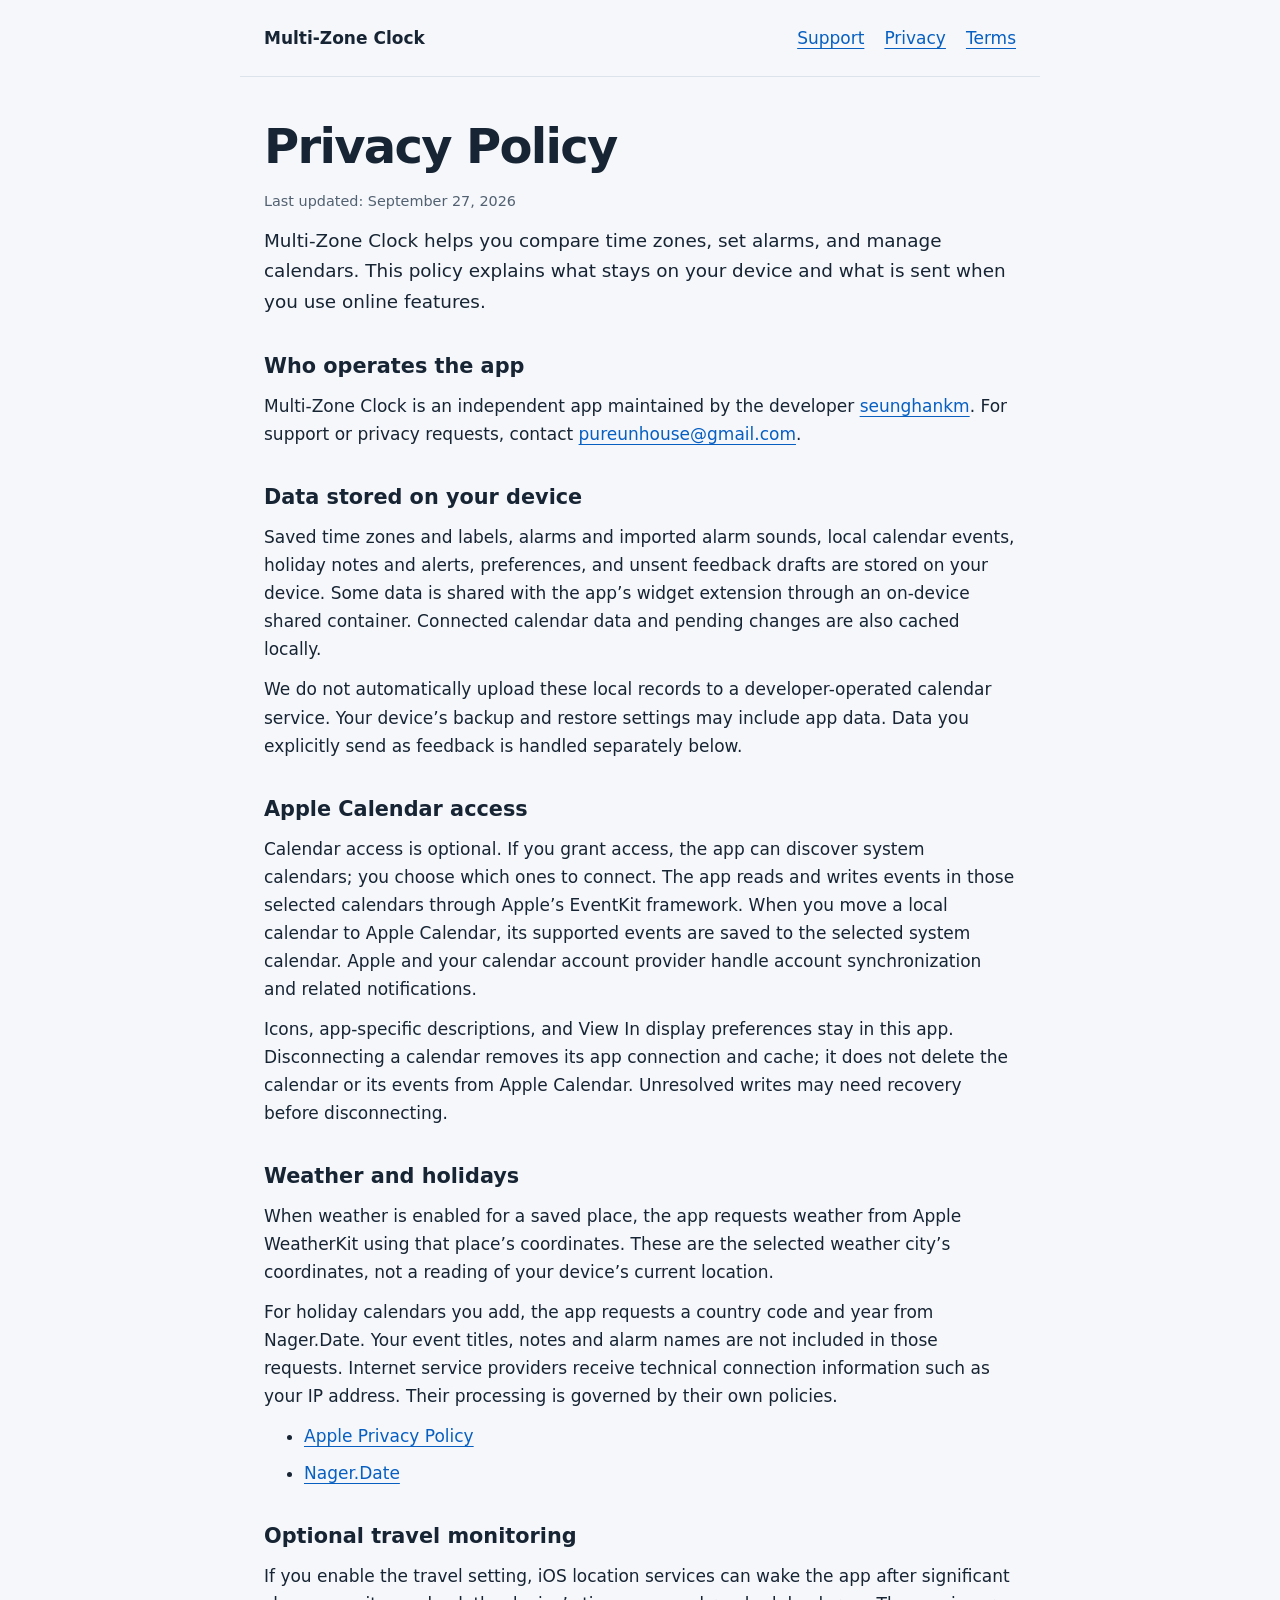
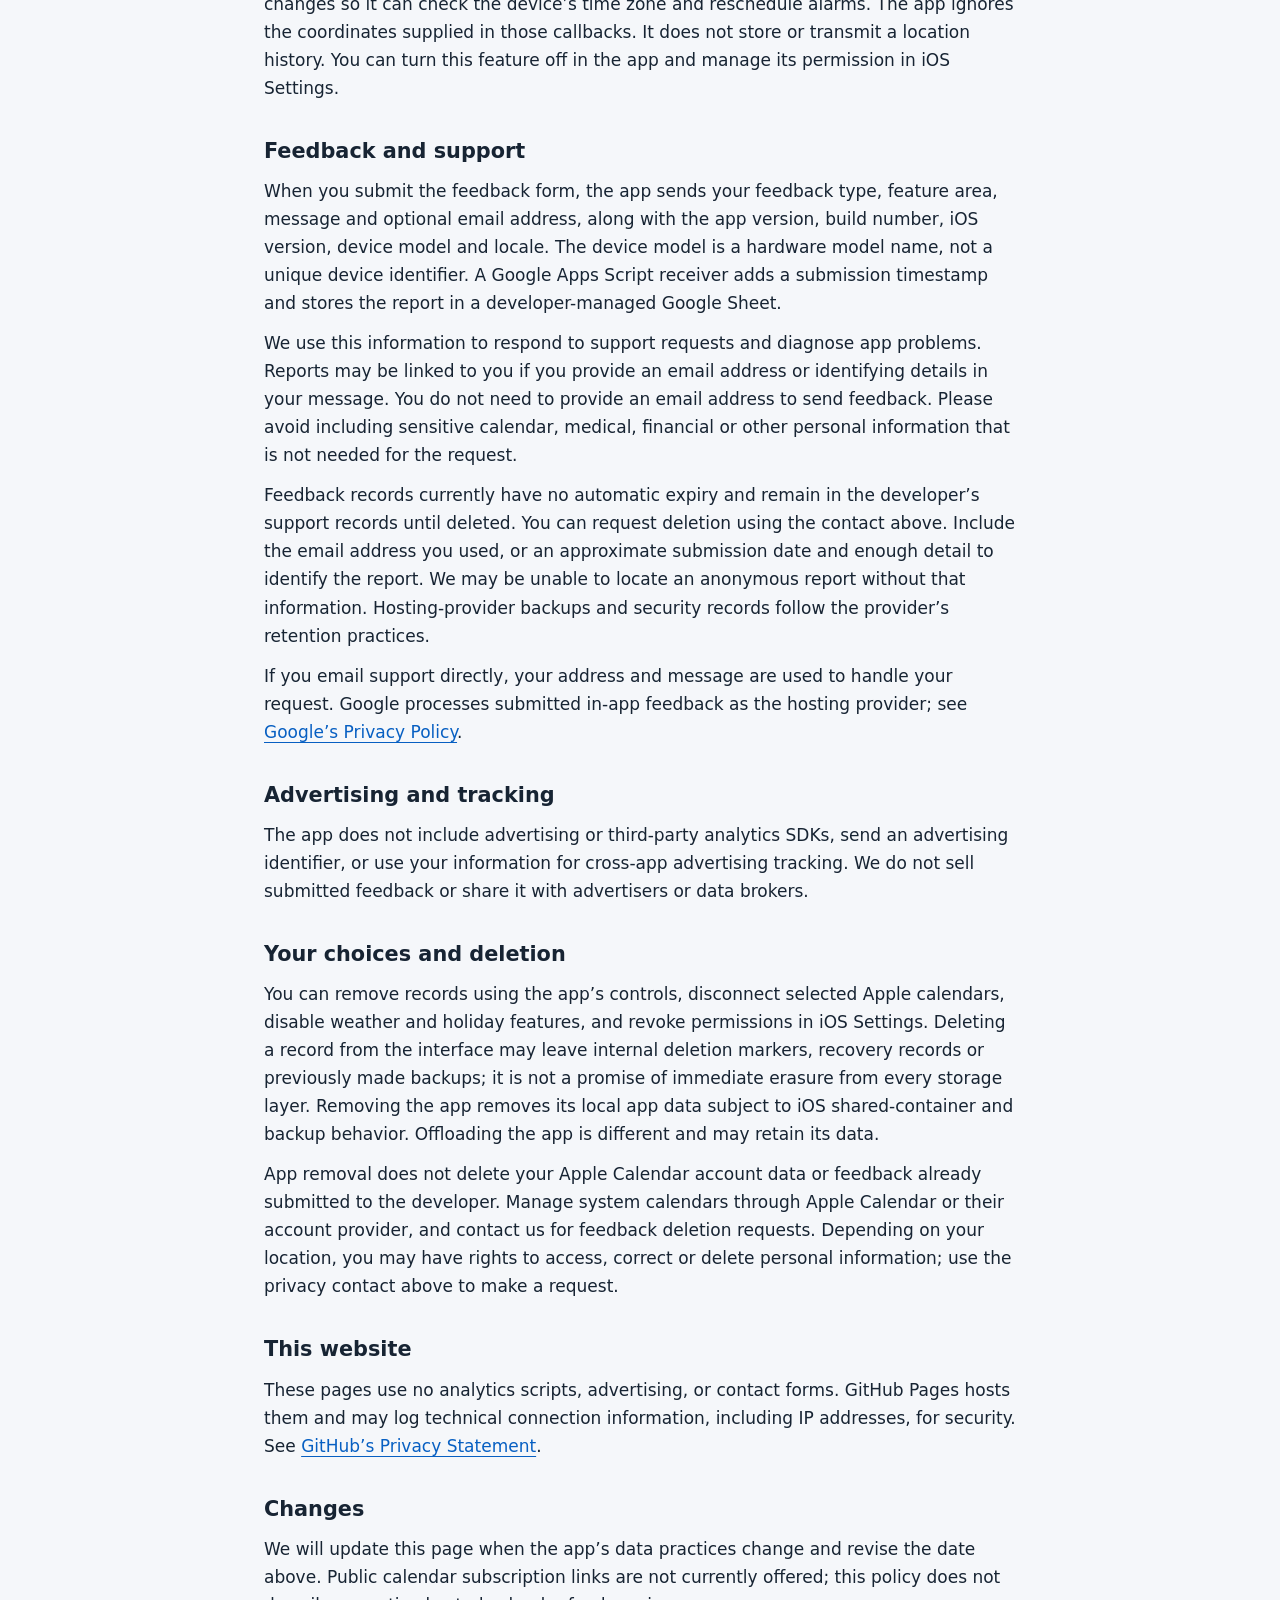
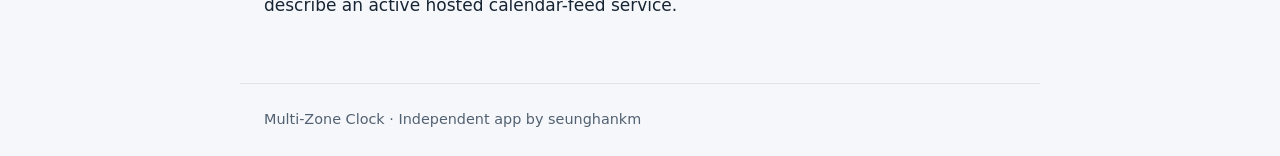
==== privacy/index.html @ d9603a20 "Publish privacy, support and terms with approved contact" ====
<!doctype html>
<html lang="en"><head><meta charset="utf-8"><meta name="viewport" content="width=device-width,initial-scale=1"><meta name="description" content="Privacy Policy for Multi-Zone Clock."><title>Privacy Policy · Multi-Zone Clock</title><link rel="stylesheet" href="../styles.css"></head>
<body><header><a class="brand" href="../">Multi-Zone Clock</a><nav aria-label="Main"><a href="../support/">Support</a><a href="../privacy/">Privacy</a><a href="../terms/">Terms</a></nav></header><main><h1>Privacy Policy</h1><p class="meta">Last updated: September 27, 2026</p>
<p class="lead">Multi-Zone Clock helps you compare time zones, set alarms, and manage calendars. This policy explains what stays on your device and what is sent when you use online features.</p>
<h2>Who operates the app</h2>
<p>Multi-Zone Clock is an independent app maintained by the developer <a href="https://github.com/seunghankm">seunghankm</a>. For support or privacy requests, contact <a href="mailto:pureunhouse@gmail.com">pureunhouse@gmail.com</a>.</p>
<h2>Data stored on your device</h2>
<p>Saved time zones and labels, alarms and imported alarm sounds, local calendar events, holiday notes and alerts, preferences, and unsent feedback drafts are stored on your device. Some data is shared with the app’s widget extension through an on-device shared container. Connected calendar data and pending changes are also cached locally.</p>
<p>We do not automatically upload these local records to a developer-operated calendar service. Your device’s backup and restore settings may include app data. Data you explicitly send as feedback is handled separately below.</p>
<h2>Apple Calendar access</h2>
<p>Calendar access is optional. If you grant access, the app can discover system calendars; you choose which ones to connect. The app reads and writes events in those selected calendars through Apple’s EventKit framework. When you move a local calendar to Apple Calendar, its supported events are saved to the selected system calendar. Apple and your calendar account provider handle account synchronization and related notifications.</p>
<p>Icons, app-specific descriptions, and View In display preferences stay in this app. Disconnecting a calendar removes its app connection and cache; it does not delete the calendar or its events from Apple Calendar. Unresolved writes may need recovery before disconnecting.</p>
<h2>Weather and holidays</h2>
<p>When weather is enabled for a saved place, the app requests weather from Apple WeatherKit using that place’s coordinates. These are the selected weather city’s coordinates, not a reading of your device’s current location.</p>
<p>For holiday calendars you add, the app requests a country code and year from Nager.Date. Your event titles, notes and alarm names are not included in those requests. Internet service providers receive technical connection information such as your IP address. Their processing is governed by their own policies.</p>
<ul><li><a href="https://www.apple.com/legal/privacy/">Apple Privacy Policy</a></li><li><a href="https://date.nager.at/">Nager.Date</a></li></ul>
<h2>Optional travel monitoring</h2>
<p>If you enable the travel setting, iOS location services can wake the app after significant changes so it can check the device’s time zone and reschedule alarms. The app ignores the coordinates supplied in those callbacks. It does not store or transmit a location history. You can turn this feature off in the app and manage its permission in iOS Settings.</p>
<h2>Feedback and support</h2>
<p>When you submit the feedback form, the app sends your feedback type, feature area, message and optional email address, along with the app version, build number, iOS version, device model and locale. The device model is a hardware model name, not a unique device identifier. A Google Apps Script receiver adds a submission timestamp and stores the report in a developer-managed Google Sheet.</p>
<p>We use this information to respond to support requests and diagnose app problems. Reports may be linked to you if you provide an email address or identifying details in your message. You do not need to provide an email address to send feedback. Please avoid including sensitive calendar, medical, financial or other personal information that is not needed for the request.</p>
<p>Feedback records currently have no automatic expiry and remain in the developer’s support records until deleted. You can request deletion using the contact above. Include the email address you used, or an approximate submission date and enough detail to identify the report. We may be unable to locate an anonymous report without that information. Hosting-provider backups and security records follow the provider’s retention practices.</p>
<p>If you email support directly, your address and message are used to handle your request. Google processes submitted in-app feedback as the hosting provider; see <a href="https://policies.google.com/privacy">Google’s Privacy Policy</a>.</p>
<h2>Advertising and tracking</h2>
<p>The app does not include advertising or third-party analytics SDKs, send an advertising identifier, or use your information for cross-app advertising tracking. We do not sell submitted feedback or share it with advertisers or data brokers.</p>
<h2>Your choices and deletion</h2>
<p>You can remove records using the app’s controls, disconnect selected Apple calendars, disable weather and holiday features, and revoke permissions in iOS Settings. Deleting a record from the interface may leave internal deletion markers, recovery records or previously made backups; it is not a promise of immediate erasure from every storage layer. Removing the app removes its local app data subject to iOS shared-container and backup behavior. Offloading the app is different and may retain its data.</p>
<p>App removal does not delete your Apple Calendar account data or feedback already submitted to the developer. Manage system calendars through Apple Calendar or their account provider, and contact us for feedback deletion requests. Depending on your location, you may have rights to access, correct or delete personal information; use the privacy contact above to make a request.</p>
<h2>This website</h2>
<p>These pages use no analytics scripts, advertising, or contact forms. GitHub Pages hosts them and may log technical connection information, including IP addresses, for security. See <a href="https://docs.github.com/en/site-policy/privacy-policies/github-general-privacy-statement">GitHub’s Privacy Statement</a>.</p>
<h2>Changes</h2>
<p>We will update this page when the app’s data practices change and revise the date above. Public calendar subscription links are not currently offered; this policy does not describe an active hosted calendar-feed service.</p></main><footer>Multi-Zone Clock · Independent app by seunghankm</footer></body></html>
---- styles.css ----
:root { color-scheme: light dark; --ink:#172433; --muted:#526171; --surface:#fff; --bg:#f5f7fa; --link:#075fc2; --line:#dce3eb; }
* { box-sizing:border-box; }
body { margin:0; background:var(--bg); color:var(--ink); font:17px/1.65 system-ui,-apple-system,BlinkMacSystemFont,"Segoe UI",sans-serif; }
header, main, footer { max-width:800px; margin:auto; padding:24px; }
header { display:flex; justify-content:space-between; gap:20px; flex-wrap:wrap; border-bottom:1px solid var(--line); }
nav { display:flex; gap:20px; flex-wrap:wrap; }
a { color:var(--link); text-underline-offset:4px; }
a:focus-visible { outline:3px solid var(--link); outline-offset:4px; }
.brand { color:var(--ink); font-weight:700; text-decoration:none; }
main { padding-top:42px; padding-bottom:52px; }
h1 { font-size:clamp(2rem,5vw,3rem); line-height:1.15; letter-spacing:-.035em; margin:0 0 16px; }
h2 { font-size:1.3rem; line-height:1.3; margin:36px 0 10px; }
p, ul { margin:12px 0; }
li { margin:8px 0; }
.lead { font-size:1.15rem; }
.meta, footer { color:var(--muted); font-size:.9rem; }
.card { padding:20px 24px; background:var(--surface); border:1px solid var(--line); border-radius:16px; margin:24px 0; }
.card h2 { margin-top:0; }
footer { border-top:1px solid var(--line); }
@media(prefers-color-scheme:dark) { :root { --ink:#edf2f7; --muted:#b1bdcc; --surface:#202b37; --bg:#151d26; --link:#72b5ff; --line:#384654; } }
@media(max-width:480px) { header,main,footer { padding-left:20px; padding-right:20px; } nav { gap:16px; } }
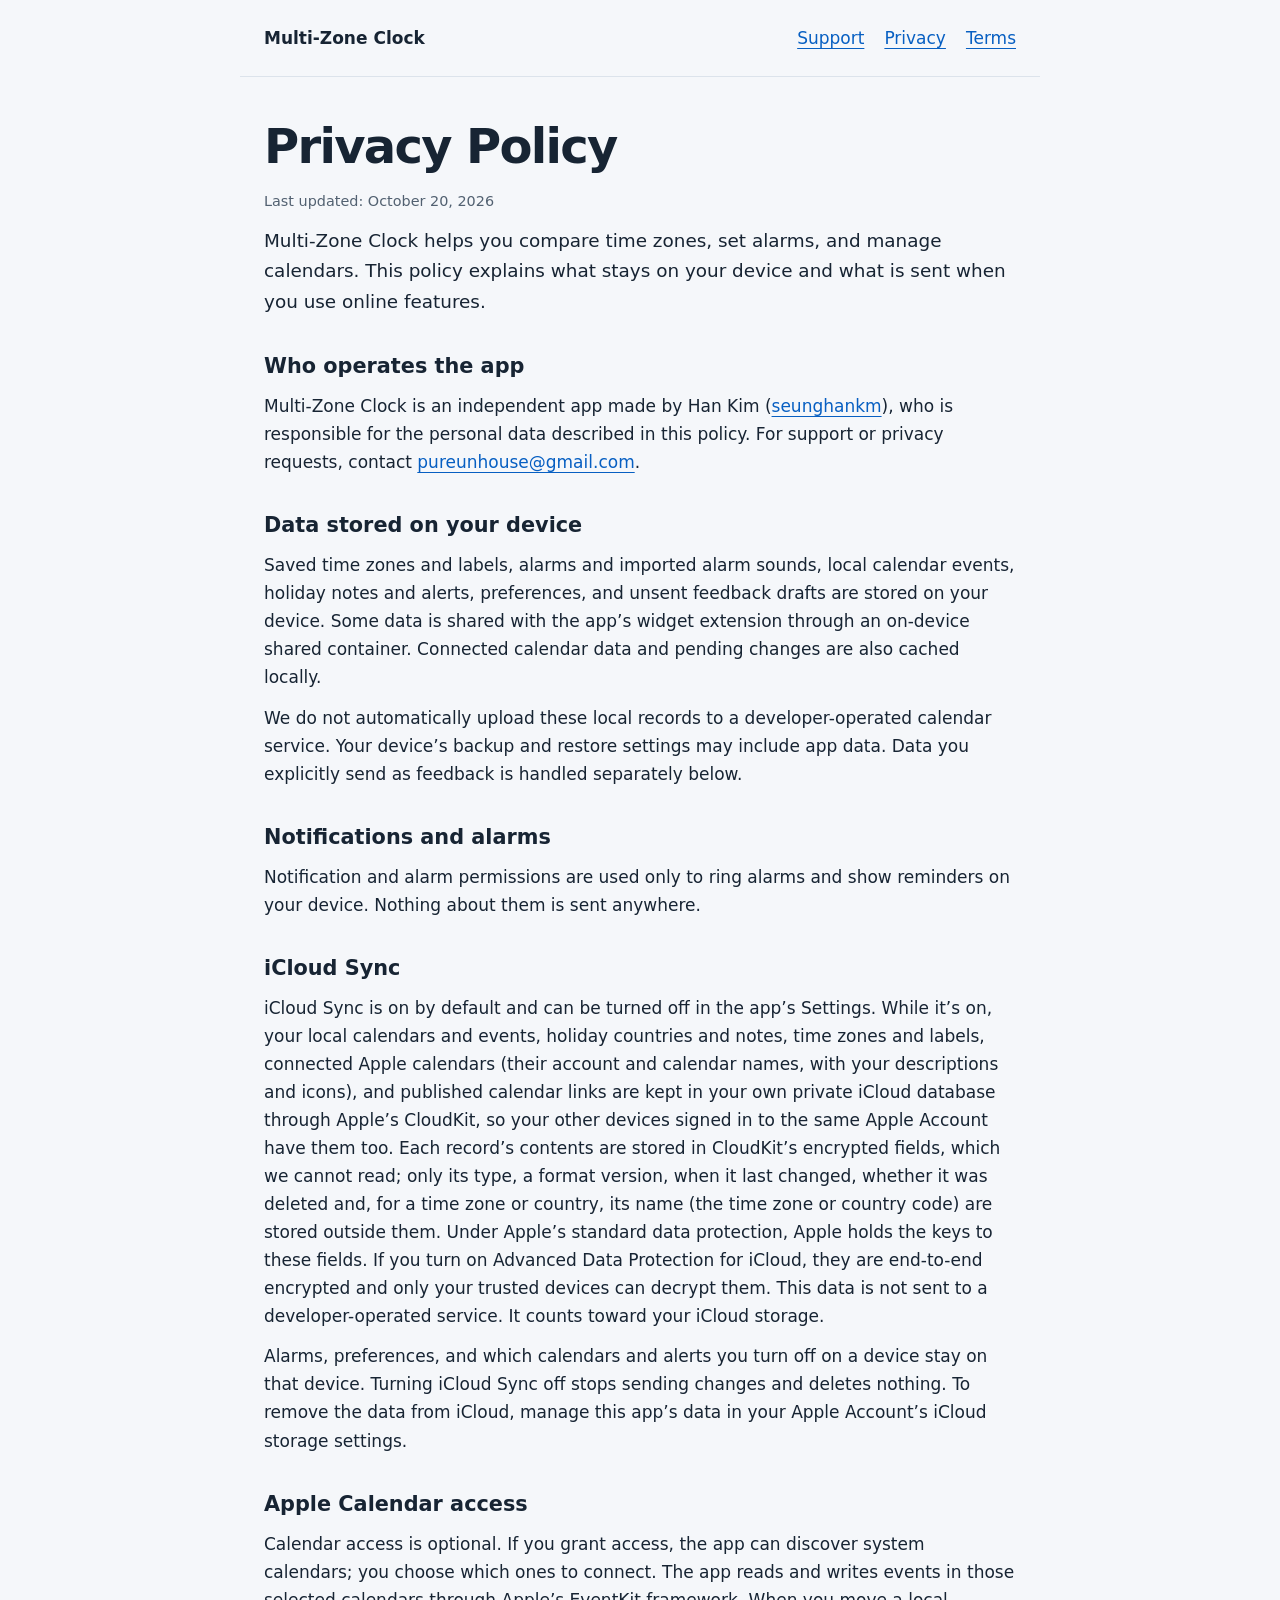
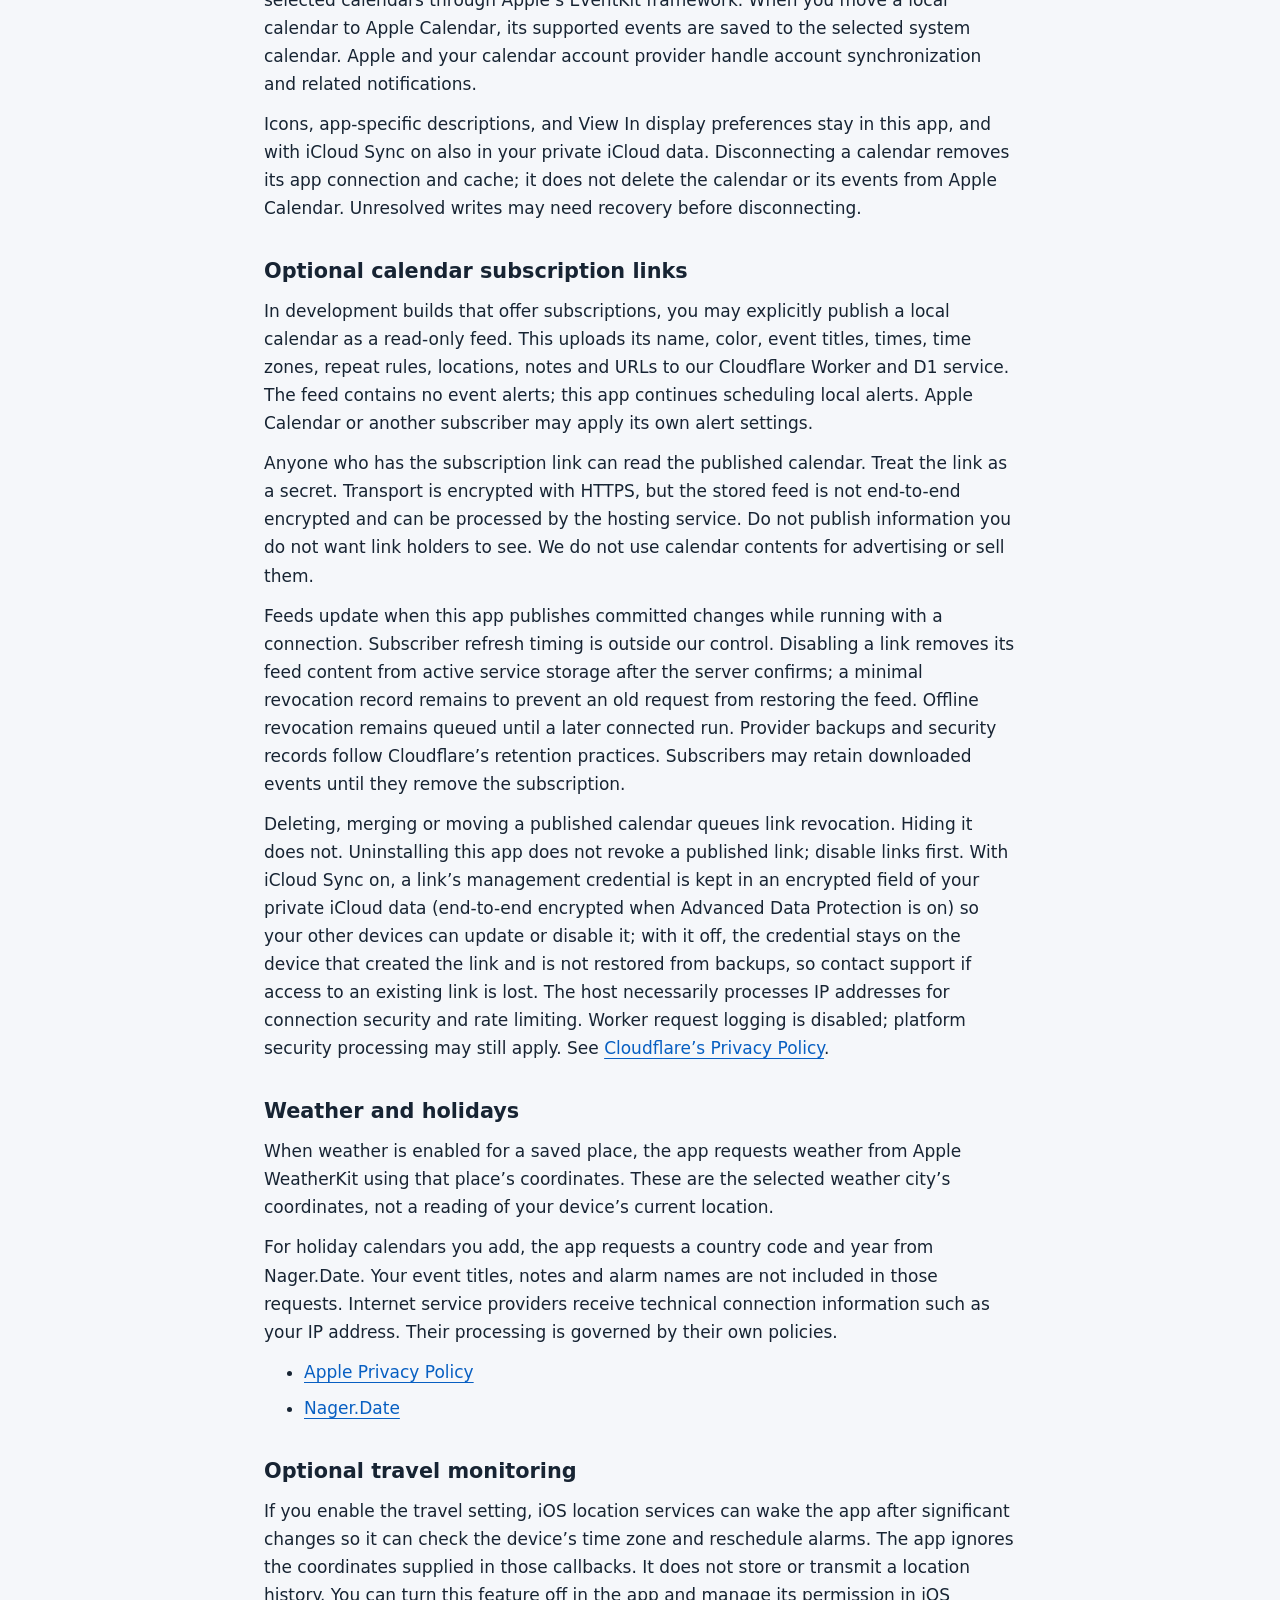
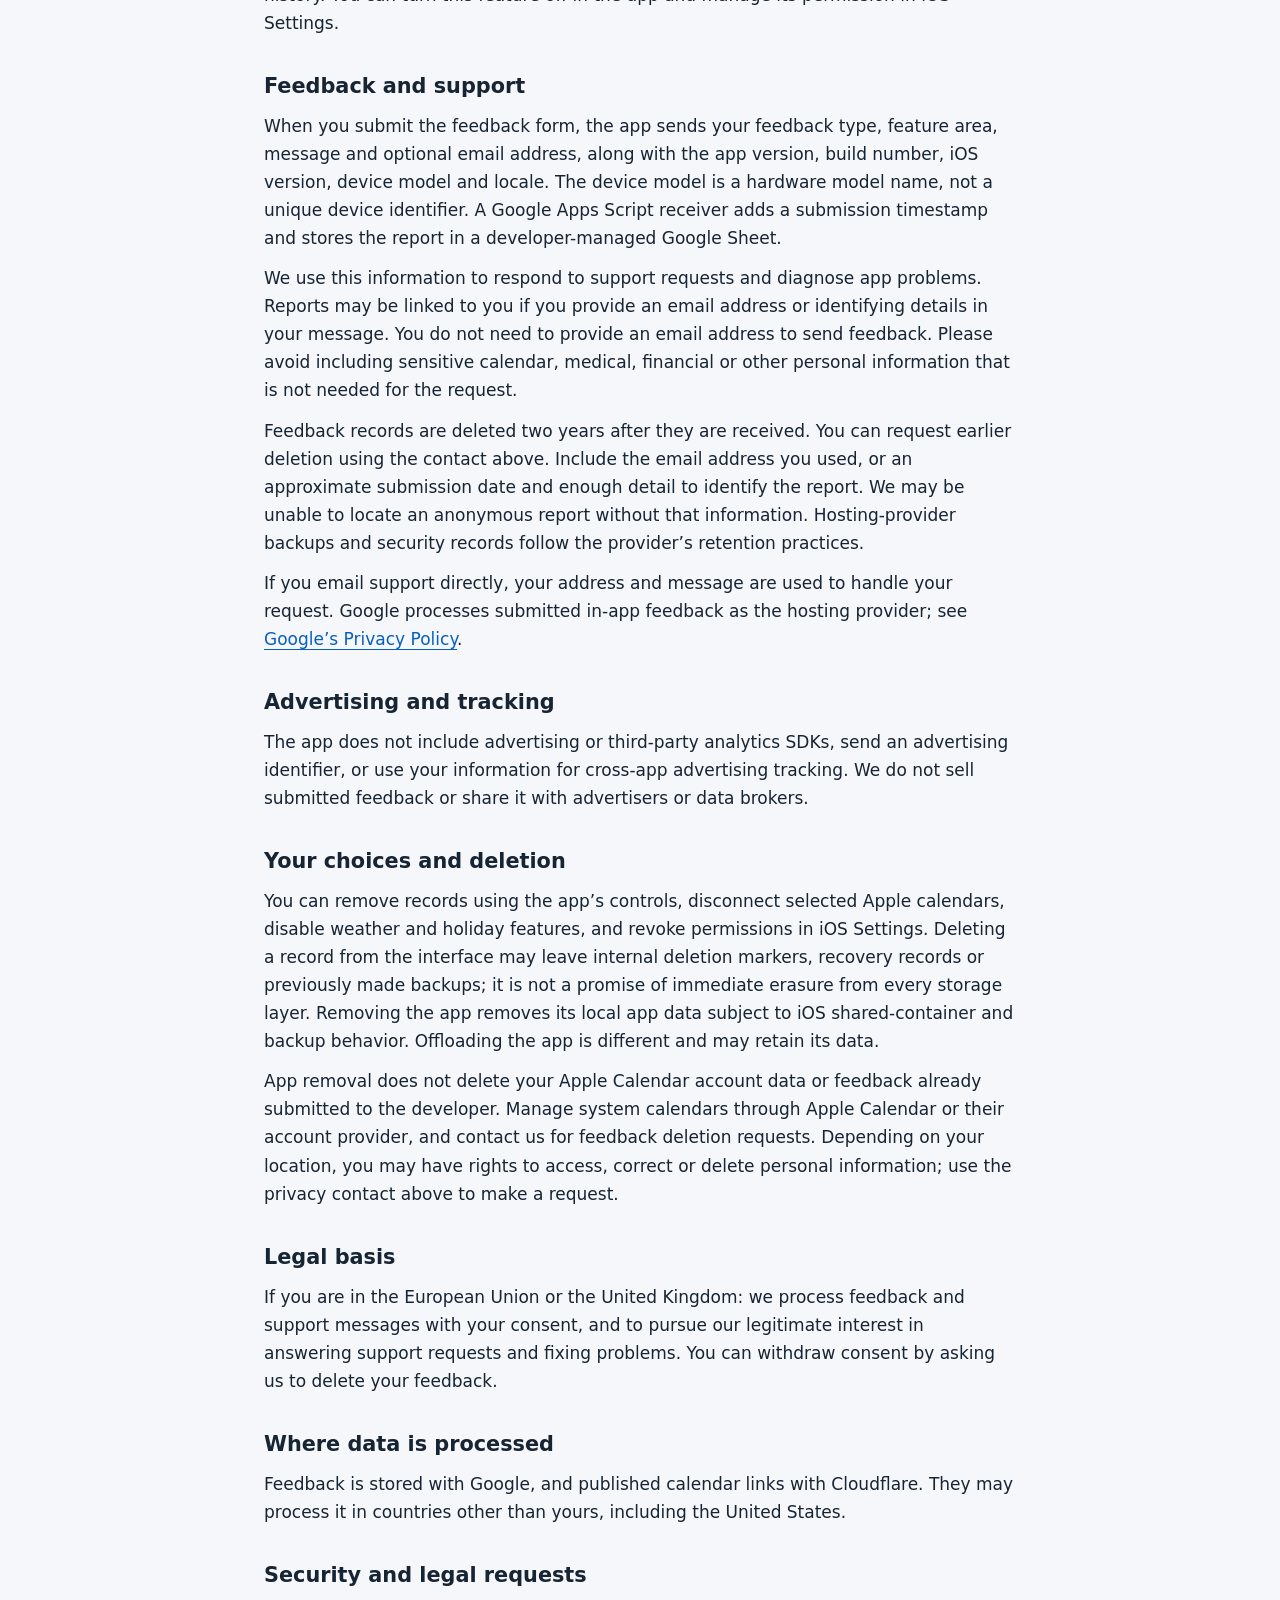
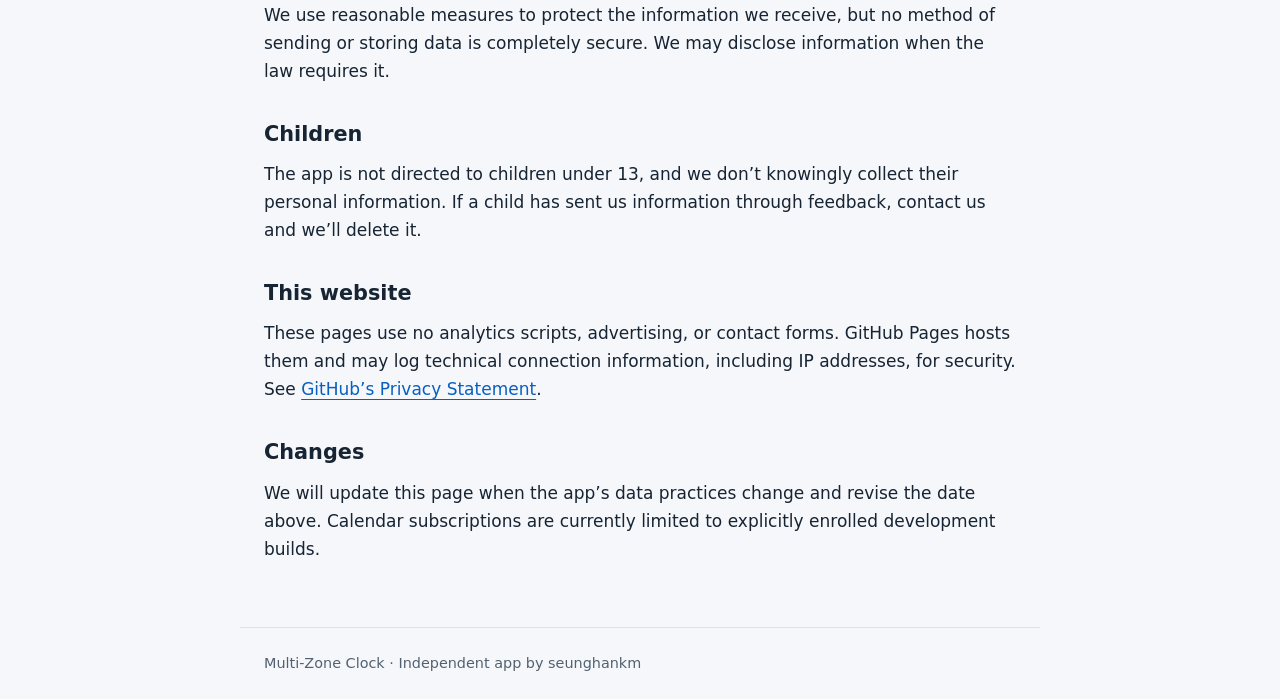
==== commit 076d3d42: "Update Terms of Service and Privacy Policy Adds the iCloud Sync section, protective terms (no warran" ====
--- a/privacy/index.html
+++ b/privacy/index.html
@@ -1,15 +1,25 @@
 <!doctype html>
 <html lang="en"><head><meta charset="utf-8"><meta name="viewport" content="width=device-width,initial-scale=1"><meta name="description" content="Privacy Policy for Multi-Zone Clock."><title>Privacy Policy · Multi-Zone Clock</title><link rel="stylesheet" href="../styles.css"></head>
-<body><header><a class="brand" href="../">Multi-Zone Clock</a><nav aria-label="Main"><a href="../support/">Support</a><a href="../privacy/">Privacy</a><a href="../terms/">Terms</a></nav></header><main><h1>Privacy Policy</h1><p class="meta">Last updated: September 27, 2026</p>
+<body><header><a class="brand" href="../">Multi-Zone Clock</a><nav aria-label="Main"><a href="../support/">Support</a><a href="../privacy/">Privacy</a><a href="../terms/">Terms</a></nav></header><main><h1>Privacy Policy</h1><p class="meta">Last updated: October 20, 2026</p>
 <p class="lead">Multi-Zone Clock helps you compare time zones, set alarms, and manage calendars. This policy explains what stays on your device and what is sent when you use online features.</p>
 <h2>Who operates the app</h2>
-<p>Multi-Zone Clock is an independent app maintained by the developer <a href="https://github.com/seunghankm">seunghankm</a>. For support or privacy requests, contact <a href="mailto:pureunhouse@gmail.com">pureunhouse@gmail.com</a>.</p>
+<p>Multi-Zone Clock is an independent app made by Han Kim (<a href="https://github.com/seunghankm">seunghankm</a>), who is responsible for the personal data described in this policy. For support or privacy requests, contact <a href="mailto:pureunhouse@gmail.com">pureunhouse@gmail.com</a>.</p>
 <h2>Data stored on your device</h2>
 <p>Saved time zones and labels, alarms and imported alarm sounds, local calendar events, holiday notes and alerts, preferences, and unsent feedback drafts are stored on your device. Some data is shared with the app’s widget extension through an on-device shared container. Connected calendar data and pending changes are also cached locally.</p>
 <p>We do not automatically upload these local records to a developer-operated calendar service. Your device’s backup and restore settings may include app data. Data you explicitly send as feedback is handled separately below.</p>
+<h2>Notifications and alarms</h2>
+<p>Notification and alarm permissions are used only to ring alarms and show reminders on your device. Nothing about them is sent anywhere.</p>
+<h2>iCloud Sync</h2>
+<p>iCloud Sync is on by default and can be turned off in the app’s Settings. While it’s on, your local calendars and events, holiday countries and notes, time zones and labels, connected Apple calendars (their account and calendar names, with your descriptions and icons), and published calendar links are kept in your own private iCloud database through Apple’s CloudKit, so your other devices signed in to the same Apple Account have them too. Each record’s contents are stored in CloudKit’s encrypted fields, which we cannot read; only its type, a format version, when it last changed, whether it was deleted and, for a time zone or country, its name (the time zone or country code) are stored outside them. Under Apple’s standard data protection, Apple holds the keys to these fields. If you turn on Advanced Data Protection for iCloud, they are end-to-end encrypted and only your trusted devices can decrypt them. This data is not sent to a developer-operated service. It counts toward your iCloud storage.</p>
+<p>Alarms, preferences, and which calendars and alerts you turn off on a device stay on that device. Turning iCloud Sync off stops sending changes and deletes nothing. To remove the data from iCloud, manage this app’s data in your Apple Account’s iCloud storage settings.</p>
 <h2>Apple Calendar access</h2>
 <p>Calendar access is optional. If you grant access, the app can discover system calendars; you choose which ones to connect. The app reads and writes events in those selected calendars through Apple’s EventKit framework. When you move a local calendar to Apple Calendar, its supported events are saved to the selected system calendar. Apple and your calendar account provider handle account synchronization and related notifications.</p>
-<p>Icons, app-specific descriptions, and View In display preferences stay in this app. Disconnecting a calendar removes its app connection and cache; it does not delete the calendar or its events from Apple Calendar. Unresolved writes may need recovery before disconnecting.</p>
+<p>Icons, app-specific descriptions, and View In display preferences stay in this app, and with iCloud Sync on also in your private iCloud data. Disconnecting a calendar removes its app connection and cache; it does not delete the calendar or its events from Apple Calendar. Unresolved writes may need recovery before disconnecting.</p>
+<h2>Optional calendar subscription links</h2>
+<p>In development builds that offer subscriptions, you may explicitly publish a local calendar as a read-only feed. This uploads its name, color, event titles, times, time zones, repeat rules, locations, notes and URLs to our Cloudflare Worker and D1 service. The feed contains no event alerts; this app continues scheduling local alerts. Apple Calendar or another subscriber may apply its own alert settings.</p>
+<p>Anyone who has the subscription link can read the published calendar. Treat the link as a secret. Transport is encrypted with HTTPS, but the stored feed is not end-to-end encrypted and can be processed by the hosting service. Do not publish information you do not want link holders to see. We do not use calendar contents for advertising or sell them.</p>
+<p>Feeds update when this app publishes committed changes while running with a connection. Subscriber refresh timing is outside our control. Disabling a link removes its feed content from active service storage after the server confirms; a minimal revocation record remains to prevent an old request from restoring the feed. Offline revocation remains queued until a later connected run. Provider backups and security records follow Cloudflare’s retention practices. Subscribers may retain downloaded events until they remove the subscription.</p>
+<p>Deleting, merging or moving a published calendar queues link revocation. Hiding it does not. Uninstalling this app does not revoke a published link; disable links first. With iCloud Sync on, a link’s management credential is kept in an encrypted field of your private iCloud data (end-to-end encrypted when Advanced Data Protection is on) so your other devices can update or disable it; with it off, the credential stays on the device that created the link and is not restored from backups, so contact support if access to an existing link is lost. The host necessarily processes IP addresses for connection security and rate limiting. Worker request logging is disabled; platform security processing may still apply. See <a href="https://www.cloudflare.com/privacypolicy/">Cloudflare’s Privacy Policy</a>.</p>
 <h2>Weather and holidays</h2>
 <p>When weather is enabled for a saved place, the app requests weather from Apple WeatherKit using that place’s coordinates. These are the selected weather city’s coordinates, not a reading of your device’s current location.</p>
 <p>For holiday calendars you add, the app requests a country code and year from Nager.Date. Your event titles, notes and alarm names are not included in those requests. Internet service providers receive technical connection information such as your IP address. Their processing is governed by their own policies.</p>
@@ -19,14 +29,22 @@
 <h2>Feedback and support</h2>
 <p>When you submit the feedback form, the app sends your feedback type, feature area, message and optional email address, along with the app version, build number, iOS version, device model and locale. The device model is a hardware model name, not a unique device identifier. A Google Apps Script receiver adds a submission timestamp and stores the report in a developer-managed Google Sheet.</p>
 <p>We use this information to respond to support requests and diagnose app problems. Reports may be linked to you if you provide an email address or identifying details in your message. You do not need to provide an email address to send feedback. Please avoid including sensitive calendar, medical, financial or other personal information that is not needed for the request.</p>
-<p>Feedback records currently have no automatic expiry and remain in the developer’s support records until deleted. You can request deletion using the contact above. Include the email address you used, or an approximate submission date and enough detail to identify the report. We may be unable to locate an anonymous report without that information. Hosting-provider backups and security records follow the provider’s retention practices.</p>
+<p>Feedback records are deleted two years after they are received. You can request earlier deletion using the contact above. Include the email address you used, or an approximate submission date and enough detail to identify the report. We may be unable to locate an anonymous report without that information. Hosting-provider backups and security records follow the provider’s retention practices.</p>
 <p>If you email support directly, your address and message are used to handle your request. Google processes submitted in-app feedback as the hosting provider; see <a href="https://policies.google.com/privacy">Google’s Privacy Policy</a>.</p>
 <h2>Advertising and tracking</h2>
 <p>The app does not include advertising or third-party analytics SDKs, send an advertising identifier, or use your information for cross-app advertising tracking. We do not sell submitted feedback or share it with advertisers or data brokers.</p>
 <h2>Your choices and deletion</h2>
 <p>You can remove records using the app’s controls, disconnect selected Apple calendars, disable weather and holiday features, and revoke permissions in iOS Settings. Deleting a record from the interface may leave internal deletion markers, recovery records or previously made backups; it is not a promise of immediate erasure from every storage layer. Removing the app removes its local app data subject to iOS shared-container and backup behavior. Offloading the app is different and may retain its data.</p>
 <p>App removal does not delete your Apple Calendar account data or feedback already submitted to the developer. Manage system calendars through Apple Calendar or their account provider, and contact us for feedback deletion requests. Depending on your location, you may have rights to access, correct or delete personal information; use the privacy contact above to make a request.</p>
+<h2>Legal basis</h2>
+<p>If you are in the European Union or the United Kingdom: we process feedback and support messages with your consent, and to pursue our legitimate interest in answering support requests and fixing problems. You can withdraw consent by asking us to delete your feedback.</p>
+<h2>Where data is processed</h2>
+<p>Feedback is stored with Google, and published calendar links with Cloudflare. They may process it in countries other than yours, including the United States.</p>
+<h2>Security and legal requests</h2>
+<p>We use reasonable measures to protect the information we receive, but no method of sending or storing data is completely secure. We may disclose information when the law requires it.</p>
+<h2>Children</h2>
+<p>The app is not directed to children under 13, and we don’t knowingly collect their personal information. If a child has sent us information through feedback, contact us and we’ll delete it.</p>
 <h2>This website</h2>
 <p>These pages use no analytics scripts, advertising, or contact forms. GitHub Pages hosts them and may log technical connection information, including IP addresses, for security. See <a href="https://docs.github.com/en/site-policy/privacy-policies/github-general-privacy-statement">GitHub’s Privacy Statement</a>.</p>
 <h2>Changes</h2>
-<p>We will update this page when the app’s data practices change and revise the date above. Public calendar subscription links are not currently offered; this policy does not describe an active hosted calendar-feed service.</p></main><footer>Multi-Zone Clock · Independent app by seunghankm</footer></body></html>
+<p>We will update this page when the app’s data practices change and revise the date above. Calendar subscriptions are currently limited to explicitly enrolled development builds.</p></main><footer>Multi-Zone Clock · Independent app by seunghankm</footer></body></html>
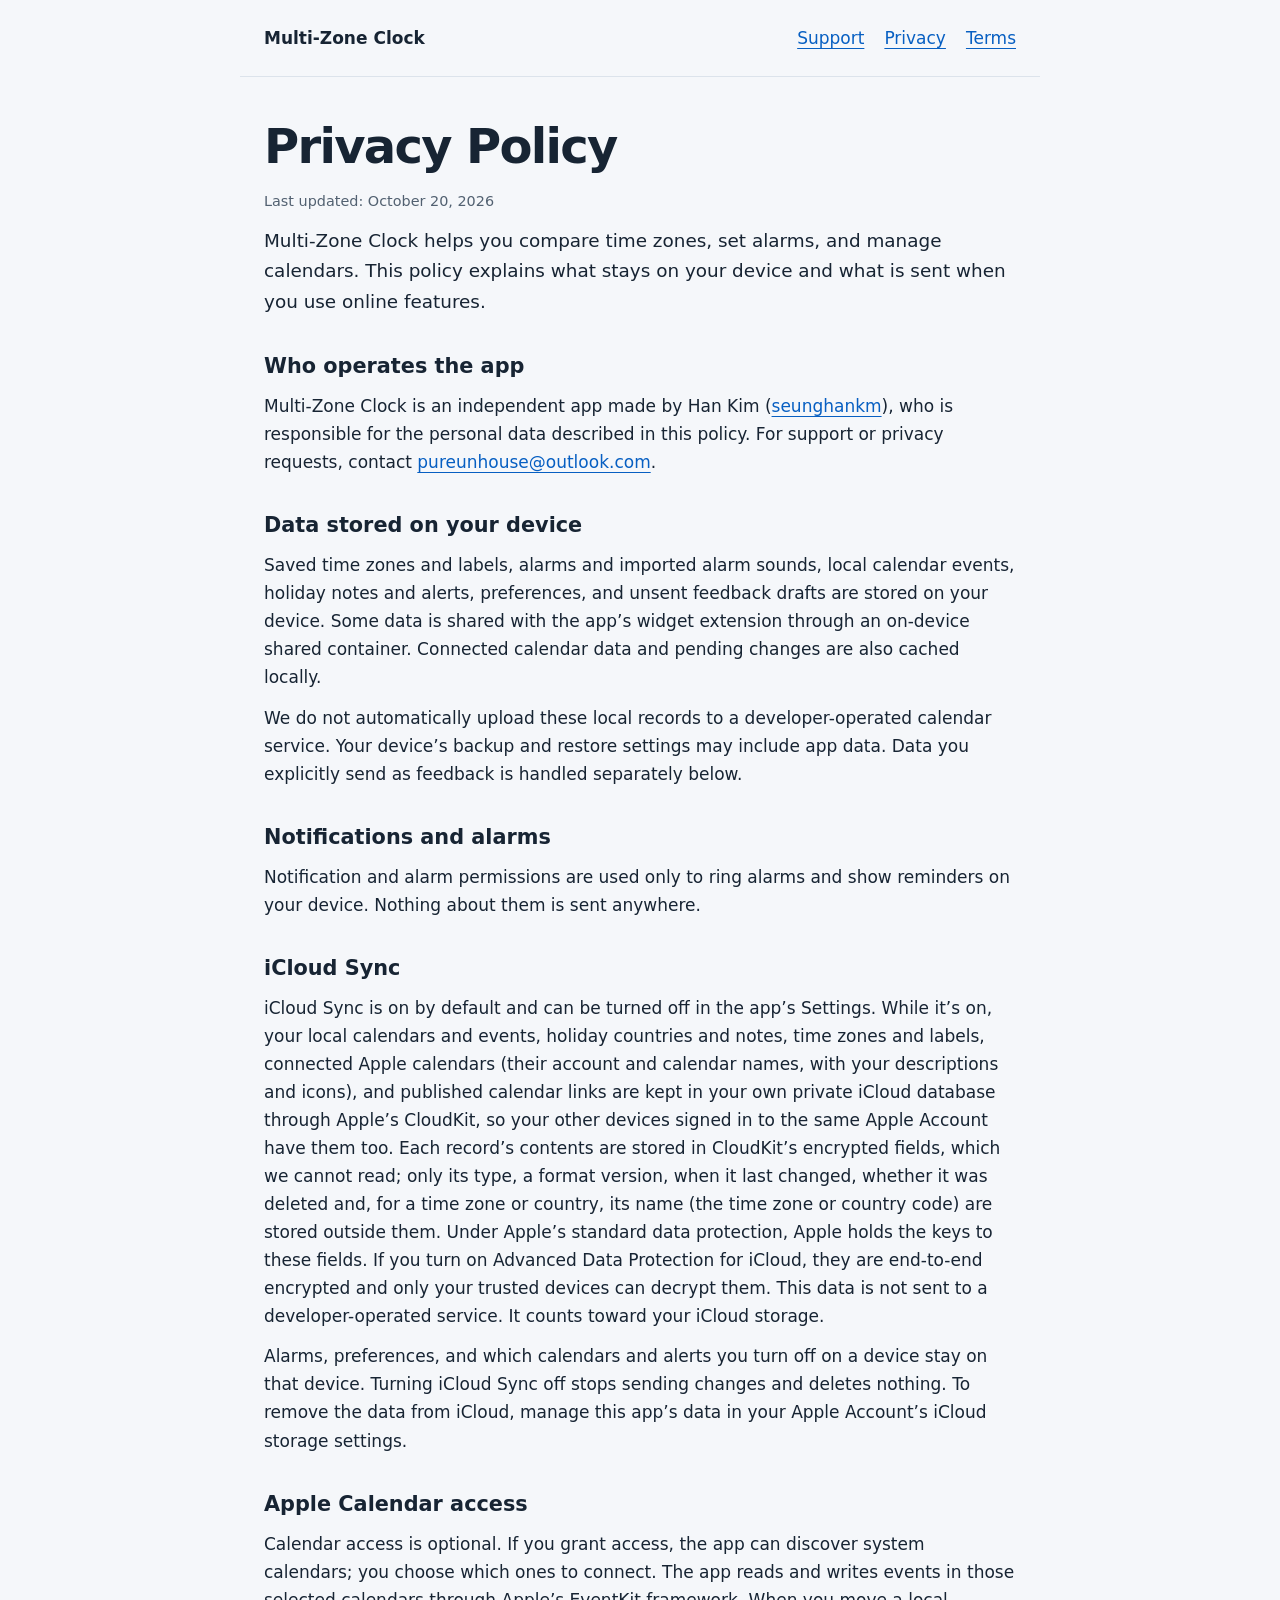
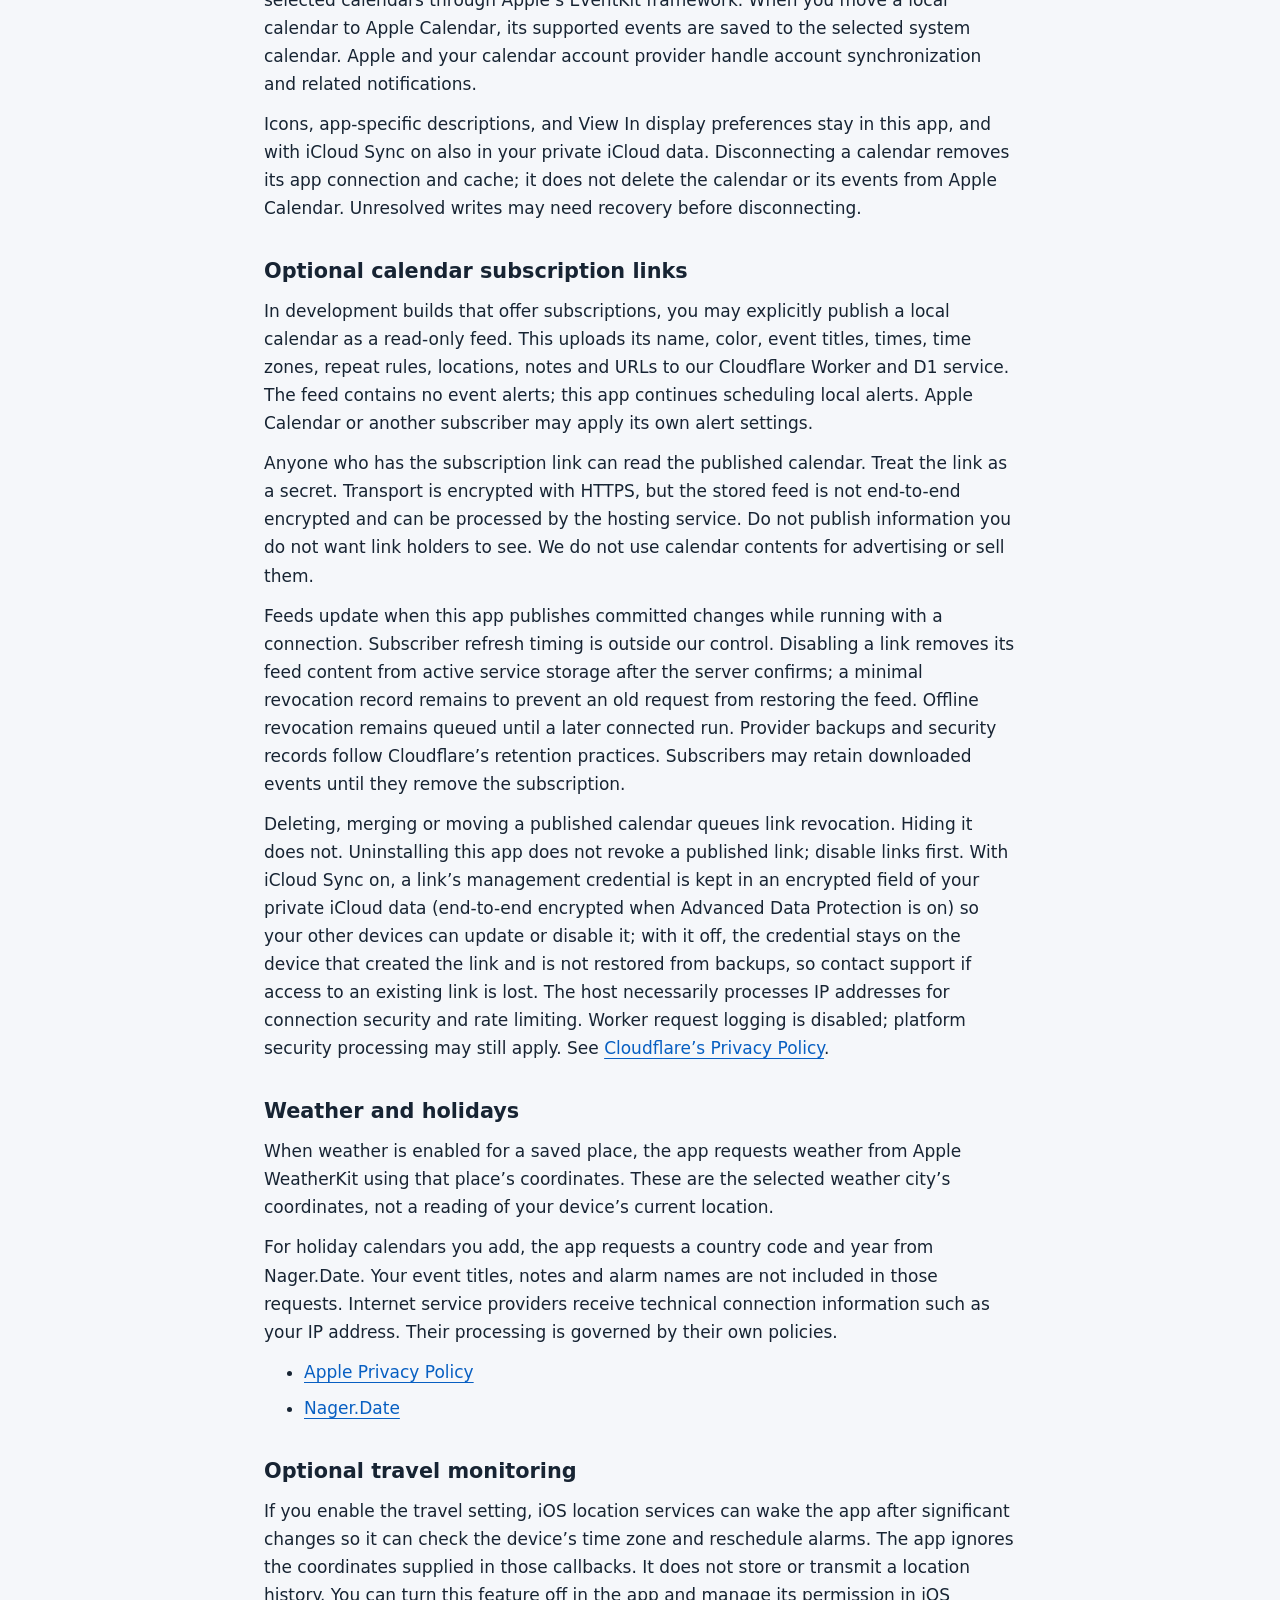
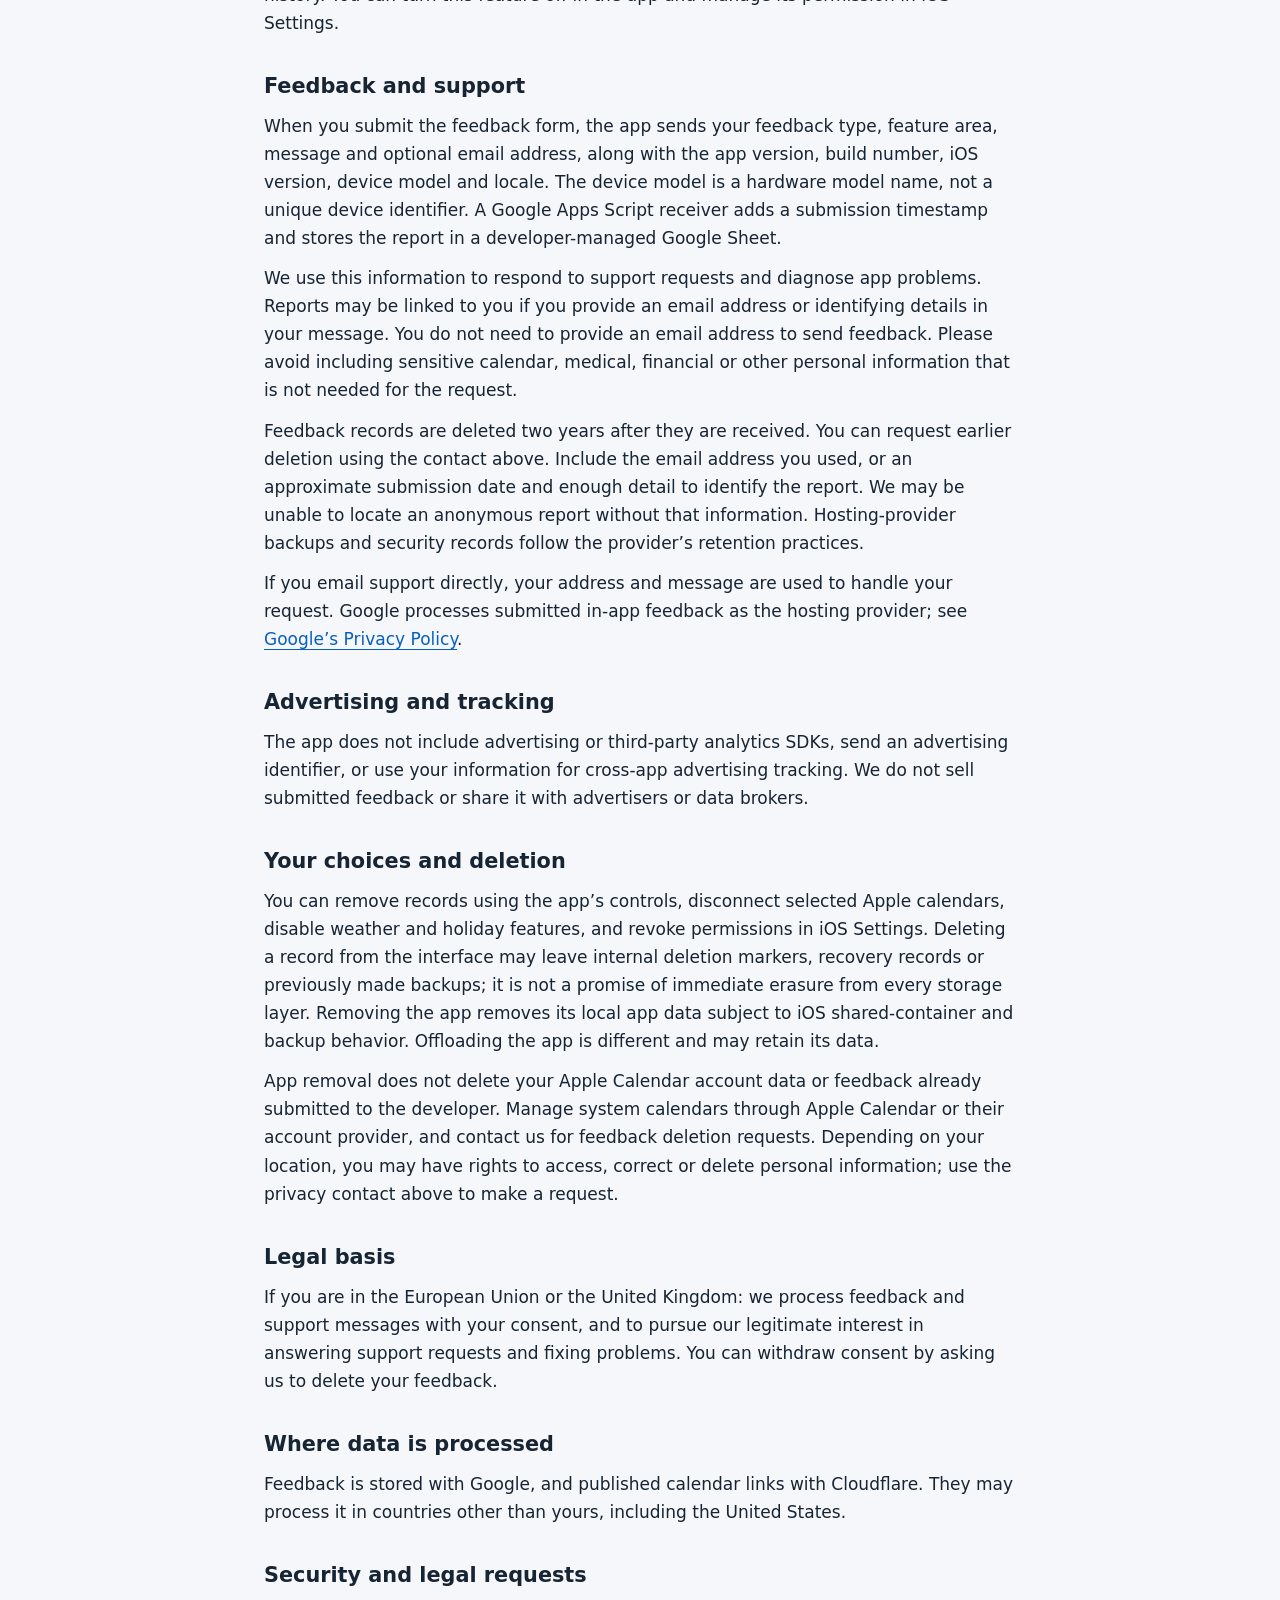
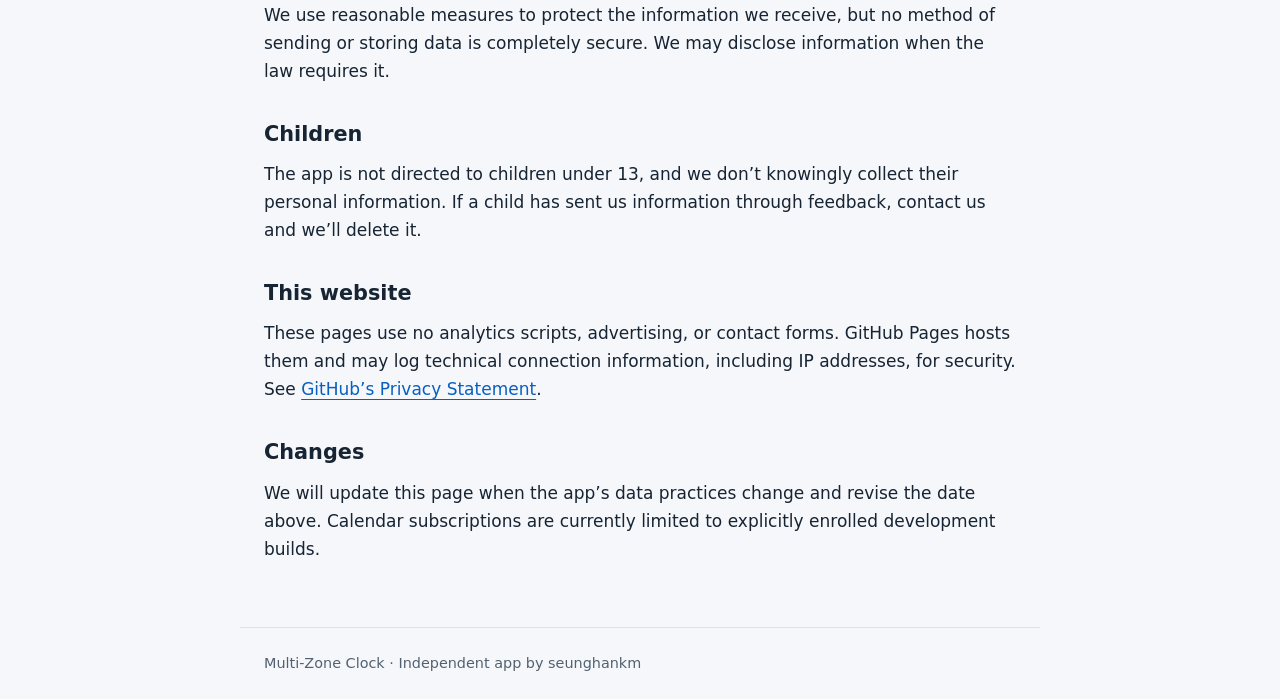
==== commit 76f6d2a2: "Update public contact email to Outlook" ====
--- a/privacy/index.html
+++ b/privacy/index.html
@@ -3,7 +3,7 @@
 <body><header><a class="brand" href="../">Multi-Zone Clock</a><nav aria-label="Main"><a href="../support/">Support</a><a href="../privacy/">Privacy</a><a href="../terms/">Terms</a></nav></header><main><h1>Privacy Policy</h1><p class="meta">Last updated: October 20, 2026</p>
 <p class="lead">Multi-Zone Clock helps you compare time zones, set alarms, and manage calendars. This policy explains what stays on your device and what is sent when you use online features.</p>
 <h2>Who operates the app</h2>
-<p>Multi-Zone Clock is an independent app made by Han Kim (<a href="https://github.com/seunghankm">seunghankm</a>), who is responsible for the personal data described in this policy. For support or privacy requests, contact <a href="mailto:pureunhouse@gmail.com">pureunhouse@gmail.com</a>.</p>
+<p>Multi-Zone Clock is an independent app made by Han Kim (<a href="https://github.com/seunghankm">seunghankm</a>), who is responsible for the personal data described in this policy. For support or privacy requests, contact <a href="mailto:pureunhouse@outlook.com">pureunhouse@outlook.com</a>.</p>
 <h2>Data stored on your device</h2>
 <p>Saved time zones and labels, alarms and imported alarm sounds, local calendar events, holiday notes and alerts, preferences, and unsent feedback drafts are stored on your device. Some data is shared with the app’s widget extension through an on-device shared container. Connected calendar data and pending changes are also cached locally.</p>
 <p>We do not automatically upload these local records to a developer-operated calendar service. Your device’s backup and restore settings may include app data. Data you explicitly send as feedback is handled separately below.</p>
